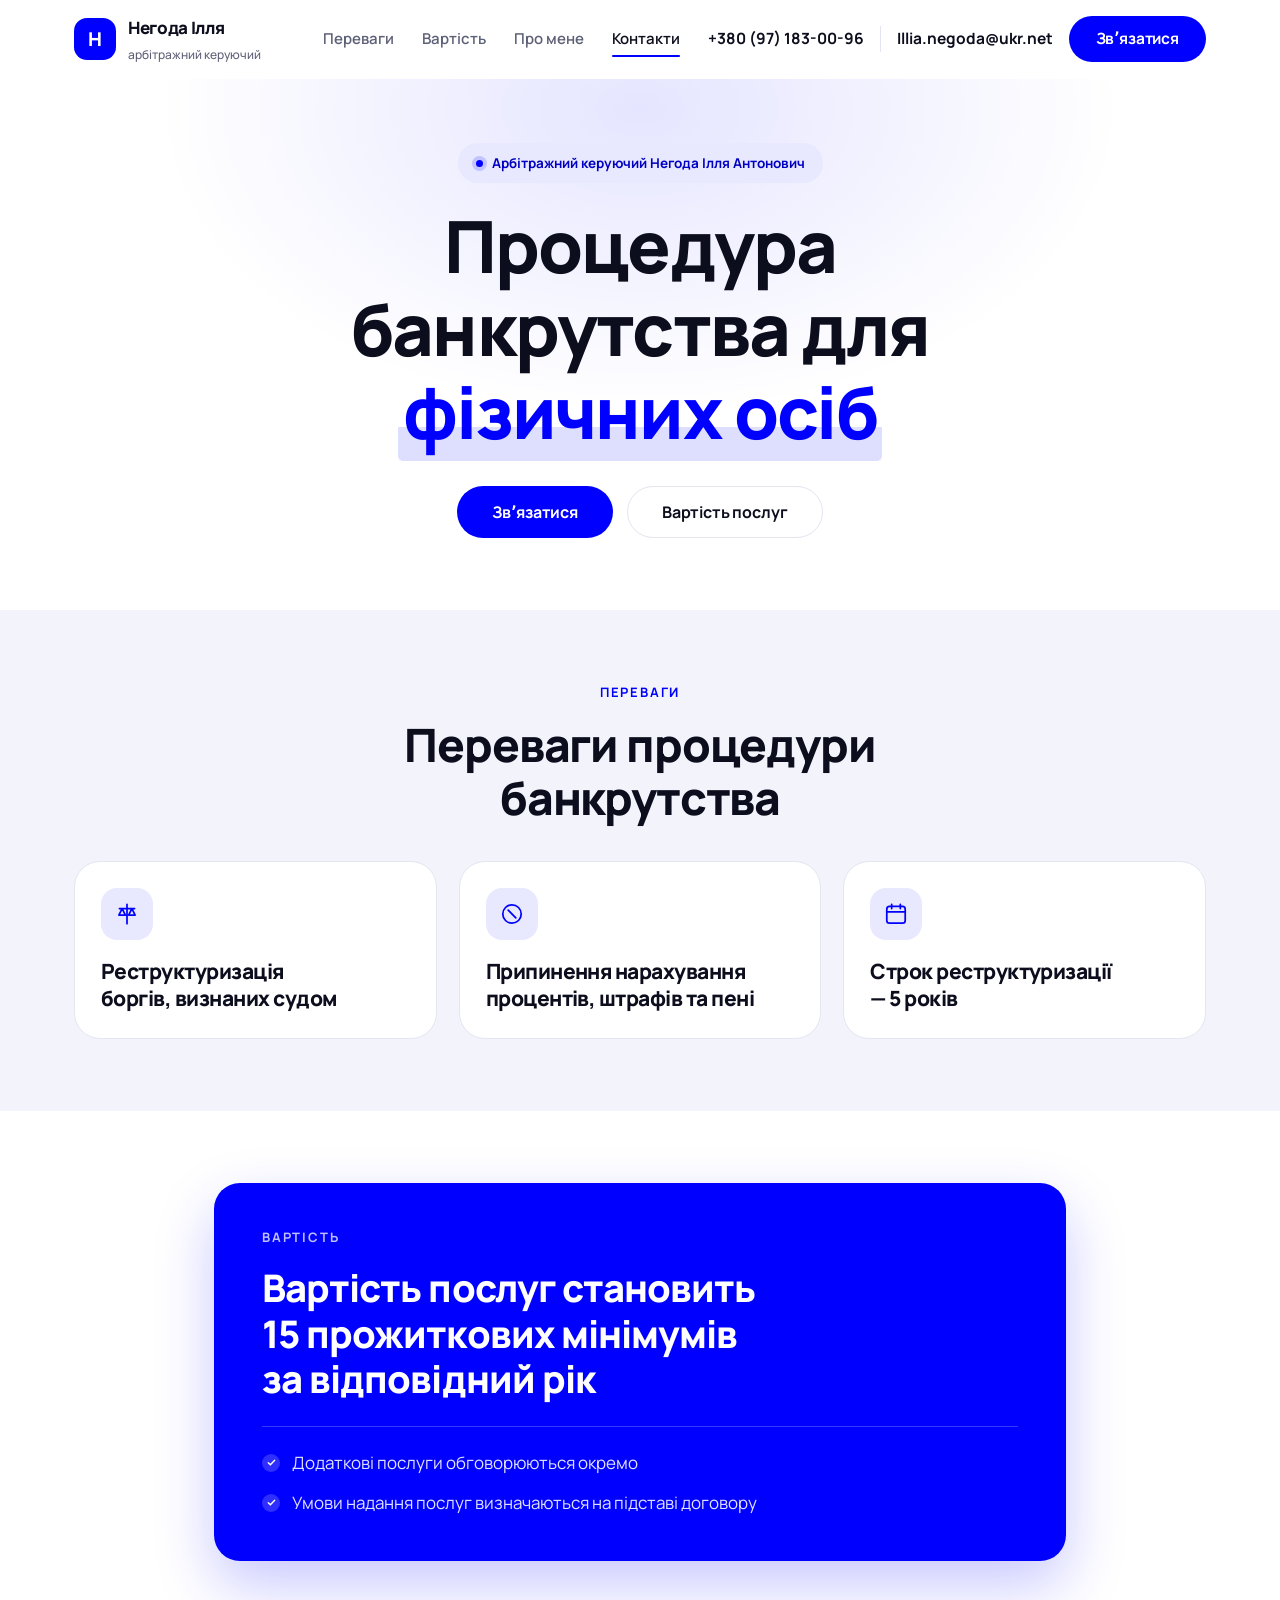
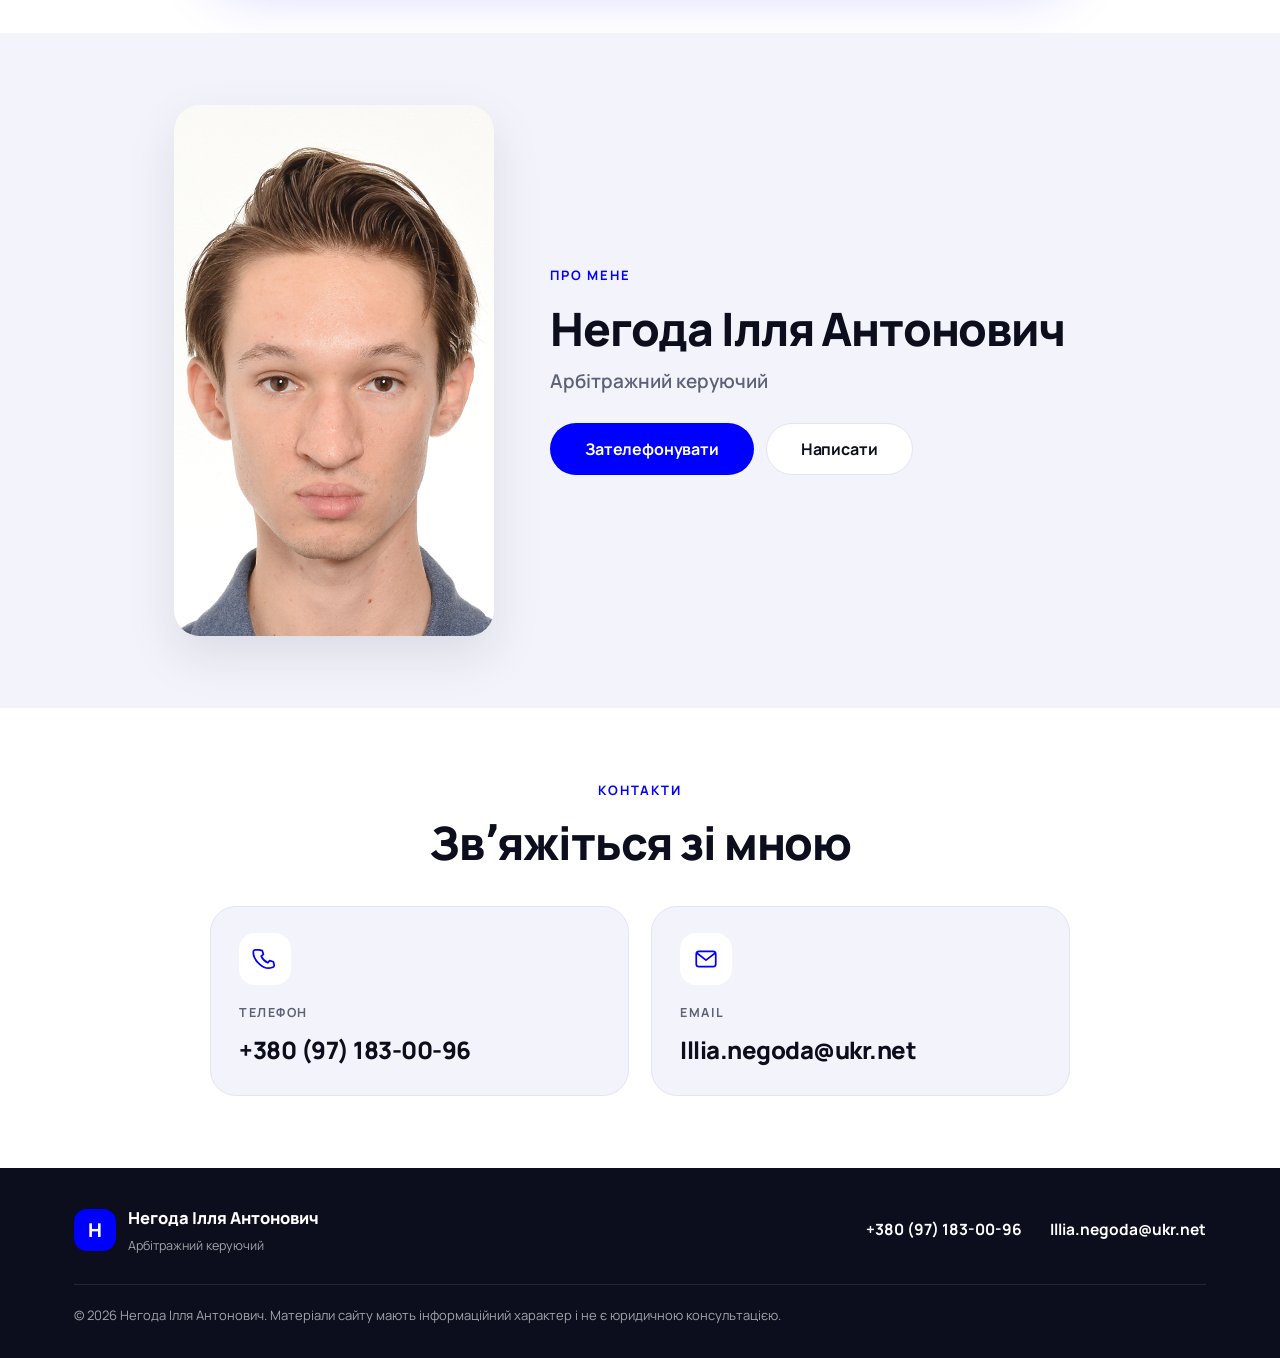
==== index.html @ 662d893a "Tighten spacing between and inside sections Co-Authored-By: Claude Opus 5.5 (1M context) <noreply@an" ====
<!DOCTYPE html>
<html lang="uk">
<head>
<meta charset="UTF-8">
<meta name="viewport" content="width=device-width, initial-scale=1.0">
<title>Негода Ілля Антонович — арбітражний керуючий | Банкрутство фізичних осіб</title>
<meta name="description" content="Процедура банкрутства для фізичних осіб. Реструктуризація боргів, визнаних судом, припинення нарахування процентів, штрафів та пені. Арбітражний керуючий Негода Ілля Антонович.">
<meta property="og:title" content="Негода Ілля Антонович — арбітражний керуючий">
<meta property="og:description" content="Процедура банкрутства для фізичних осіб.">
<meta property="og:type" content="website">
<meta property="og:locale" content="uk_UA">
<meta name="theme-color" content="#0000ff">
<link rel="icon" href="data:image/svg+xml,<svg xmlns='http://www.w3.org/2000/svg' viewBox='0 0 100 100'><rect width='100' height='100' rx='26' fill='%230000ff'/><text x='50' y='68' font-size='52' font-family='Segoe UI,Arial,sans-serif' font-weight='700' fill='%23fff' text-anchor='middle'>Н</text></svg>">
<link rel="preconnect" href="https://fonts.googleapis.com">
<link rel="preconnect" href="https://fonts.gstatic.com" crossorigin>
<link href="https://fonts.googleapis.com/css2?family=Manrope:wght@400;500;600;700;800&display=swap" rel="stylesheet">
<link rel="stylesheet" href="style.css?v=6">
</head>
<body>

<!-- ═══════════ NAV ═══════════ -->
<header class="nav" id="nav">
  <div class="wrap nav__in">
    <a href="#" class="brand">
      <span class="brand__mark">Н</span>
      <span class="brand__txt"><strong>Негода Ілля</strong><em>арбітражний керуючий</em></span>
    </a>

    <nav class="menu" id="menu">
      <a href="#benefits">Переваги</a>
      <a href="#price">Вартість</a>
      <a href="#about">Про мене</a>
      <a href="#contact">Контакти</a>
    </nav>

    <div class="nav__act">
      <a class="tel" href="tel:+380971830096">+380 (97) 183-00-96</a>
      <a class="tel tel--mail" href="mailto:Illia.negoda@ukr.net">Illia.negoda@ukr.net</a>
      <a class="btn btn--pri" href="#contact">Звʼязатися</a>
    </div>
    <button class="burger" id="burger" aria-label="Меню" aria-expanded="false"><span></span><span></span><span></span></button>
  </div>
</header>

<!-- ═══════════ HERO ═══════════ -->
<section class="hero">
  <div class="hero__glow" aria-hidden="true"></div>
  <div class="wrap hero__in">
    <p class="pill"><i class="dot"></i>Арбітражний керуючий Негода Ілля Антонович</p>
    <h1 >Процедура банкрутства для <span class="mark">фізичних осіб</span></h1>
    <div class="hero__cta">
      <a class="btn btn--pri btn--lg" href="#contact">Звʼязатися</a>
      <a class="btn btn--soft btn--lg" href="#price">Вартість послуг</a>
    </div>
  </div>
</section>

<!-- ═══════════ ПЕРЕВАГИ ═══════════ -->
<section class="section section--soft" id="benefits">
  <div class="wrap">
    <div class="shead shead--center">
      <p class="eyebrow">Переваги</p>
      <h2>Переваги процедури банкрутства</h2>
    </div>

    <div class="grid grid--3">
      <article class="scard">
        <span class="ic"><svg viewBox="0 0 24 24" fill="none" stroke="currentColor" stroke-width="1.6" stroke-linecap="round" stroke-linejoin="round"><path d="M12 3v18M5 7h14M7.5 7l-3 6h6zM16.5 7l-3 6h6z"/></svg></span>
        <h3>Реструктуризація боргів, визнаних судом</h3>
      </article>
      <article class="scard">
        <span class="ic"><svg viewBox="0 0 24 24" fill="none" stroke="currentColor" stroke-width="1.6" stroke-linecap="round" stroke-linejoin="round"><circle cx="12" cy="12" r="8.5"/><path d="M8.5 8.5l7 7"/></svg></span>
        <h3>Припинення нарахування процентів, штрафів та пені</h3>
      </article>
      <article class="scard">
        <span class="ic"><svg viewBox="0 0 24 24" fill="none" stroke="currentColor" stroke-width="1.6" stroke-linecap="round" stroke-linejoin="round"><rect x="3.5" y="5" width="17" height="15.5" rx="2.5"/><path d="M3.5 10h17M8 3v4M16 3v4"/></svg></span>
        <h3>Строк реструктуризації — 5 років</h3>
      </article>
    </div>
  </div>
</section>

<!-- ═══════════ ВАРТІСТЬ ═══════════ -->
<section class="section" id="price">
  <div class="wrap wrap--narrow">
    <div class="price">
      <p class="eyebrow eyebrow--light">Вартість</p>
      <h2>Вартість послуг становить 15 прожиткових мінімумів за відповідний рік</h2>
      <ul class="price__list">
        <li>Додаткові послуги обговорюються окремо</li>
        <li>Умови надання послуг визначаються на підставі договору</li>
      </ul>
    </div>
  </div>
</section>

<!-- ═══════════ ПРО МЕНЕ ═══════════ -->
<section class="section section--soft" id="about">
  <div class="wrap about">
    <img class="about__photo" src="assets/photo.jpg" width="413" height="531" alt="Негода Ілля Антонович, арбітражний керуючий">
    <div class="about__txt">
      <p class="eyebrow">Про мене</p>
      <h2>Негода Ілля Антонович</h2>
      <p class="about__role">Арбітражний керуючий</p>
      <div class="about__cta">
        <a class="btn btn--pri btn--lg" href="tel:+380971830096">Зателефонувати</a>
        <a class="btn btn--soft btn--lg" href="mailto:Illia.negoda@ukr.net">Написати</a>
      </div>
    </div>
  </div>
</section>

<!-- ═══════════ КОНТАКТИ ═══════════ -->
<section class="section" id="contact">
  <div class="wrap">
    <div class="shead shead--center">
      <p class="eyebrow">Контакти</p>
      <h2>Звʼяжіться зі мною</h2>
    </div>
    <div class="contacts">
      <a class="ccard" href="tel:+380971830096">
        <span class="ic"><svg viewBox="0 0 24 24" fill="none" stroke="currentColor" stroke-width="1.6" stroke-linecap="round" stroke-linejoin="round"><path d="M6.5 3.5l3 .8 1 3.4-2 1.6a12 12 0 006.2 6.2l1.6-2 3.4 1 .8 3a2 2 0 01-2 2.3C10.9 23 1 13.1 1.2 5.5a2 2 0 012.3-2z"/></svg></span>
        <span class="ccard__l">Телефон</span>
        <strong>+380 (97) 183-00-96</strong>
      </a>
      <a class="ccard" href="mailto:Illia.negoda@ukr.net">
        <span class="ic"><svg viewBox="0 0 24 24" fill="none" stroke="currentColor" stroke-width="1.6" stroke-linecap="round" stroke-linejoin="round"><rect x="3" y="5" width="18" height="14" rx="2.5"/><path d="M3.5 6.5l8.5 6.5 8.5-6.5"/></svg></span>
        <span class="ccard__l">Email</span>
        <strong>Illia.negoda@ukr.net</strong>
      </a>
    </div>
  </div>
</section>

<!-- ═══════════ ФУТЕР ═══════════ -->
<footer class="foot">
  <div class="wrap foot__in">
    <div class="foot__brand">
      <span class="brand__mark">Н</span>
      <div><strong>Негода Ілля Антонович</strong><em>Арбітражний керуючий</em></div>
    </div>
    <div class="foot__contact">
      <a href="tel:+380971830096">+380 (97) 183-00-96</a>
      <a href="mailto:Illia.negoda@ukr.net">Illia.negoda@ukr.net</a>
    </div>
    <p class="foot__copy">© <span id="year">2026</span> Негода Ілля Антонович. Матеріали сайту мають інформаційний характер і не є юридичною консультацією.</p>
  </div>
</footer>

<a class="fab" id="fab" href="tel:+380971830096" aria-label="Зателефонувати">
  <svg viewBox="0 0 24 24" fill="none" stroke="currentColor" stroke-width="1.8" stroke-linecap="round"><path d="M6.5 3.5l3 .8 1 3.4-2 1.6a12 12 0 006.2 6.2l1.6-2 3.4 1 .8 3a2 2 0 01-2 2.3C10.9 23 1 13.1 1.2 5.5a2 2 0 012.3-2z"/></svg>
</a>

<script src="script.js?v=4"></script>
</body>
</html>
---- style.css ----
/* ═══════════════════════════════════════════════
   Основний сайт · дизайн «Модерн», синій акцент
   ═══════════════════════════════════════════════ */

:root{
  --bg:#ffffff;
  --soft:#f3f4fb;
  --soft-2:#e7e9f6;
  --ink:#0c0e1d;
  --muted:#5d6177;
  --line:#e3e5f0;
  --acc:#0000ff;
  --acc-2:#0000c2;
  --acc-soft:#e8e8ff;
  --font:"Manrope",-apple-system,"Segoe UI",Roboto,sans-serif;
  --r:18px;
  --r-lg:26px;
  --sh:0 4px 20px rgba(12,14,29,.06);
  --sh-lg:0 20px 50px rgba(12,14,29,.10);
}

*,*::before,*::after{box-sizing:border-box}
html{scroll-behavior:smooth;-webkit-text-size-adjust:100%}
body{
  margin:0;background:var(--bg);color:var(--ink);
  font:400 17px/1.65 var(--font);
  overflow-x:hidden;
}
img{max-width:100%;display:block}
a{color:inherit;text-decoration:none}
h1,h2,h3,h4{margin:0;font-weight:800;line-height:1.15;letter-spacing:-.025em}
p{margin:0}
ul,ol{margin:0;padding:0;list-style:none}
svg{display:block}

.wrap{width:100%;max-width:1180px;margin:0 auto;padding:0 24px}
.wrap--narrow{max-width:900px}

.section{padding:72px 0}
.section--soft{background:var(--soft)}
.eyebrow{
  font-size:13px;font-weight:700;letter-spacing:.14em;text-transform:uppercase;
  color:var(--acc);margin-bottom:16px;
}
.eyebrow--light{color:rgba(255,255,255,.75)}
.shead{max-width:700px;margin-bottom:36px}
.shead--center{margin-left:auto;margin-right:auto;text-align:center}
.shead h2{font-size:clamp(30px,4.2vw,46px);text-wrap:balance}

/* ── кнопки ── */
.btn{
  display:inline-flex;align-items:center;justify-content:center;gap:9px;
  padding:14px 26px;border-radius:100px;border:1.5px solid transparent;cursor:pointer;
  font:700 15.5px/1 var(--font);letter-spacing:-.01em;transition:.22s cubic-bezier(.4,0,.2,1);
  white-space:nowrap;
}
.btn--pri{background:var(--acc);color:#fff}
.btn--pri:hover{background:var(--acc-2);transform:translateY(-2px);box-shadow:0 10px 24px rgba(0,0,255,.28)}
.btn--soft{background:#fff;color:var(--ink);border-color:var(--line)}
.btn--soft:hover{border-color:var(--acc);color:var(--acc);transform:translateY(-2px)}
.btn--lg{padding:17px 34px;font-size:16px}

/* ═══ НАВІГАЦІЯ ═══ */
.nav{
  position:sticky;top:0;z-index:60;background:rgba(255,255,255,.82);
  backdrop-filter:saturate(180%) blur(14px);-webkit-backdrop-filter:saturate(180%) blur(14px);
  border-bottom:1px solid transparent;transition:.25s;
}
.nav.is-stuck{border-bottom-color:var(--line);box-shadow:0 2px 16px rgba(12,14,29,.05)}
.nav__in{display:flex;align-items:center;gap:28px;height:78px}

.brand{display:flex;align-items:center;gap:12px;margin-right:auto;flex-shrink:0;white-space:nowrap}
.brand__mark{
  display:grid;place-items:center;width:42px;height:42px;flex:0 0 42px;border-radius:13px;
  background:var(--acc);color:#fff;font:800 19px/1 var(--font);
}
.brand__txt{display:flex;flex-direction:column}
.brand__txt strong{font-size:17px;font-weight:800;letter-spacing:-.02em}
.brand__txt em{font-style:normal;font-size:12px;font-weight:500;color:var(--muted);margin-top:3px}

.menu{display:flex;gap:28px}
.menu a{font-size:15px;font-weight:600;color:var(--muted);transition:.2s;position:relative;white-space:nowrap}
.menu a:hover,.menu a.is-active{color:var(--ink)}
.menu a.is-active::after{
  content:"";position:absolute;left:0;right:0;bottom:-6px;height:2px;border-radius:2px;background:var(--acc);
}
.nav__act{display:flex;align-items:center;gap:16px}
.tel{font-size:15.5px;font-weight:700;white-space:nowrap}
.tel:hover{color:var(--acc)}
.tel--mail{padding-left:16px;border-left:1px solid var(--line)}
@media (max-width:1200px){
  .menu{gap:22px}
  .nav__in{gap:22px}
}
@media (max-width:1100px){
  .nav__act .tel{display:none}
}

.burger{display:none;width:42px;height:42px;border:1px solid var(--line);border-radius:12px;background:#fff;cursor:pointer;position:relative;padding:0}
.burger span{position:absolute;left:11px;width:20px;height:2px;border-radius:2px;background:var(--ink);transition:.25s}
.burger span:nth-child(1){top:14px}.burger span:nth-child(2){top:20px}.burger span:nth-child(3){top:26px}
.burger[aria-expanded="true"] span:nth-child(1){top:20px;transform:rotate(45deg)}
.burger[aria-expanded="true"] span:nth-child(2){opacity:0}
.burger[aria-expanded="true"] span:nth-child(3){top:20px;transform:rotate(-45deg)}

/* ═══ HERO ═══ */
.hero{position:relative;padding:64px 0 72px;text-align:center;overflow:hidden}
.hero__glow{
  position:absolute;left:50%;top:-320px;transform:translateX(-50%);
  width:1100px;height:700px;pointer-events:none;
  background:radial-gradient(ellipse at center,rgba(0,0,255,.10),transparent 62%);
}
.hero__in{position:relative;z-index:1}
.pill{
  display:inline-flex;align-items:center;gap:9px;padding:9px 18px;border-radius:100px;
  background:var(--acc-soft);color:var(--acc-2);font-size:13.5px;font-weight:700;margin-bottom:22px;
}
.dot{flex:0 0 7px;width:7px;height:7px;border-radius:50%;background:var(--acc);box-shadow:0 0 0 4px rgba(0,0,255,.16)}
.hero h1{font-size:clamp(36px,6vw,72px);max-width:15ch;margin:0 auto;text-wrap:balance}
.mark{
  color:var(--acc);padding:0 .07em;border-radius:5px;
  background:linear-gradient(transparent 66%,rgba(0,0,255,.13) 66%);
}
.hero__cta{display:flex;gap:14px;justify-content:center;flex-wrap:wrap;margin-top:32px}

/* ═══ ПЕРЕВАГИ ═══ */
.grid{display:grid;gap:22px}
.grid--3{grid-template-columns:repeat(3,1fr)}
.scard{
  background:#fff;border:1px solid var(--line);border-radius:var(--r-lg);padding:26px 26px;
  transition:.28s cubic-bezier(.4,0,.2,1);
}
.scard:hover{transform:translateY(-5px);box-shadow:var(--sh-lg);border-color:transparent}
.ic{
  display:grid;place-items:center;width:52px;height:52px;flex:0 0 52px;border-radius:16px;
  background:var(--acc-soft);color:var(--acc);margin-bottom:18px;
}
.ic svg{width:26px;height:26px}
.scard h3{font-size:21px;line-height:1.3;text-wrap:balance}

/* ═══ ВАРТІСТЬ ═══ */
.price{
  background:var(--acc);color:#fff;border-radius:var(--r-lg);padding:44px 48px;
  box-shadow:0 24px 60px rgba(0,0,255,.22);
}
.price h2{font-size:clamp(26px,3.4vw,38px);line-height:1.2;text-wrap:balance}
.price__list{margin-top:24px;padding-top:22px;border-top:1px solid rgba(255,255,255,.22);display:flex;flex-direction:column;gap:12px}
.price__list li{position:relative;padding-left:30px;font-size:17px;color:rgba(255,255,255,.88)}
.price__list li::before{
  content:"";position:absolute;left:0;top:5px;width:18px;height:18px;border-radius:50%;
  background:rgba(255,255,255,.18) url("data:image/svg+xml,%3Csvg xmlns='http://www.w3.org/2000/svg' viewBox='0 0 24 24' fill='none' stroke='%23fff' stroke-width='3' stroke-linecap='round'%3E%3Cpath d='M5 12.5l4.5 4.5L19 7'/%3E%3C/svg%3E") center/11px no-repeat;
}

/* ═══ ПРО МЕНЕ ═══ */
.about{display:grid;grid-template-columns:minmax(0,320px) 1fr;gap:56px;align-items:center;max-width:980px}
.about__photo{
  width:100%;aspect-ratio:413/531;object-fit:cover;border-radius:var(--r-lg);
  box-shadow:var(--sh-lg);background:#fff;
}
.about__txt h2{font-size:clamp(30px,4vw,46px);margin-bottom:10px}
.about__role{font-size:19px;color:var(--muted);font-weight:600}
.about__cta{display:flex;flex-wrap:wrap;gap:12px;margin-top:26px}

/* ═══ КОНТАКТИ ═══ */
.contacts{display:grid;grid-template-columns:repeat(2,1fr);gap:22px;max-width:860px;margin:0 auto}
.ccard{
  display:flex;flex-direction:column;align-items:flex-start;background:var(--soft);border:1px solid var(--line);
  border-radius:var(--r-lg);padding:26px 28px;transition:.25s;
}
.ccard:hover{background:#fff;border-color:var(--acc);box-shadow:var(--sh-lg);transform:translateY(-4px)}
.ccard .ic{background:#fff}
.ccard__l{font-size:12.5px;font-weight:700;letter-spacing:.12em;text-transform:uppercase;color:var(--muted);margin-bottom:6px}
.ccard strong{font-size:clamp(19px,2.2vw,24px);font-weight:800;letter-spacing:-.02em;word-break:break-word}

/* ═══ ФУТЕР ═══ */
.foot{background:var(--ink);color:rgba(255,255,255,.62);padding:36px 0 32px}
.foot__in{display:grid;grid-template-columns:1fr auto;gap:28px 40px;align-items:center}
.foot__brand{display:flex;align-items:center;gap:12px}
.foot__brand strong{display:block;color:#fff;font-size:16.5px;font-weight:800}
.foot__brand em{display:block;margin-top:4px;font-style:normal;font-size:12.5px}
.foot__contact{display:flex;flex-wrap:wrap;gap:8px 28px}
.foot__contact a{color:#fff;font-size:15.5px;font-weight:700}
.foot__contact a:hover{color:#b3b3ff}
.foot__copy{grid-column:1/-1;padding-top:20px;border-top:1px solid rgba(255,255,255,.1);font-size:13px;line-height:1.6}

/* ═══ ПЛАВАЮЧА КНОПКА ═══ */
.fab{
  position:fixed;right:20px;bottom:20px;z-index:70;display:none;
  width:56px;height:56px;border-radius:50%;background:var(--acc);color:#fff;
  place-items:center;box-shadow:0 10px 28px rgba(0,0,255,.38);
  transition:opacity .25s,transform .25s;
}
.fab.is-hidden{opacity:0;transform:scale(.8);pointer-events:none}
.fab svg{width:24px;height:24px}

@media (prefers-reduced-motion:reduce){
  html{scroll-behavior:auto}
}

/* ═══════════ АДАПТИВ ═══════════ */
@media (max-width:1024px){
  .grid--3{grid-template-columns:1fr;max-width:620px;margin:0 auto}
  .about{grid-template-columns:1fr;gap:28px;text-align:center}
  .about__photo{max-width:320px;margin:0 auto}
  .about__cta{justify-content:center}
}
@media (max-width:820px){
  .nav__act{display:none}
  .burger{display:block}
  .menu{
    display:flex;position:fixed;inset:78px 0 auto;background:#fff;flex-direction:column;gap:0;
    padding:8px 24px 22px;border-bottom:1px solid var(--line);box-shadow:var(--sh-lg);
    transform:translateY(-130%);transition:transform .32s cubic-bezier(.4,0,.2,1);
  }
  .menu.is-open{transform:none}
  .menu a{padding:15px 0;border-bottom:1px solid var(--line);font-size:16px;color:var(--ink)}
  .menu a.is-active::after{display:none}
  .fab{display:grid}
}
@media (max-width:640px){
  body{font-size:16px}
  .section{padding:48px 0}
  .wrap{padding:0 18px}
  .shead{margin-bottom:24px}
  .hero{padding:40px 0 48px}
  .pill{font-size:12.5px;padding:8px 15px;margin-bottom:22px}
  .hero__cta{flex-direction:column;align-items:stretch;max-width:400px;margin:26px auto 0}

  .scard{display:flex;align-items:center;gap:16px;padding:22px 20px}
  .scard .ic{width:46px;height:46px;flex-basis:46px;border-radius:14px;margin:0}
  .scard .ic svg{width:23px;height:23px}
  .scard h3{font-size:17.5px}

  .price{padding:30px 22px;border-radius:22px}
  .price__list li{font-size:16px}

  .about__photo{max-width:200px}
  .about__role{font-size:17px}
  .about__cta{flex-direction:column;align-items:stretch;margin-top:20px}

  .contacts{grid-template-columns:1fr;gap:14px}
  .ccard{padding:20px 20px}

  .foot{padding:32px 0 88px}
  .foot__in{grid-template-columns:1fr}
}
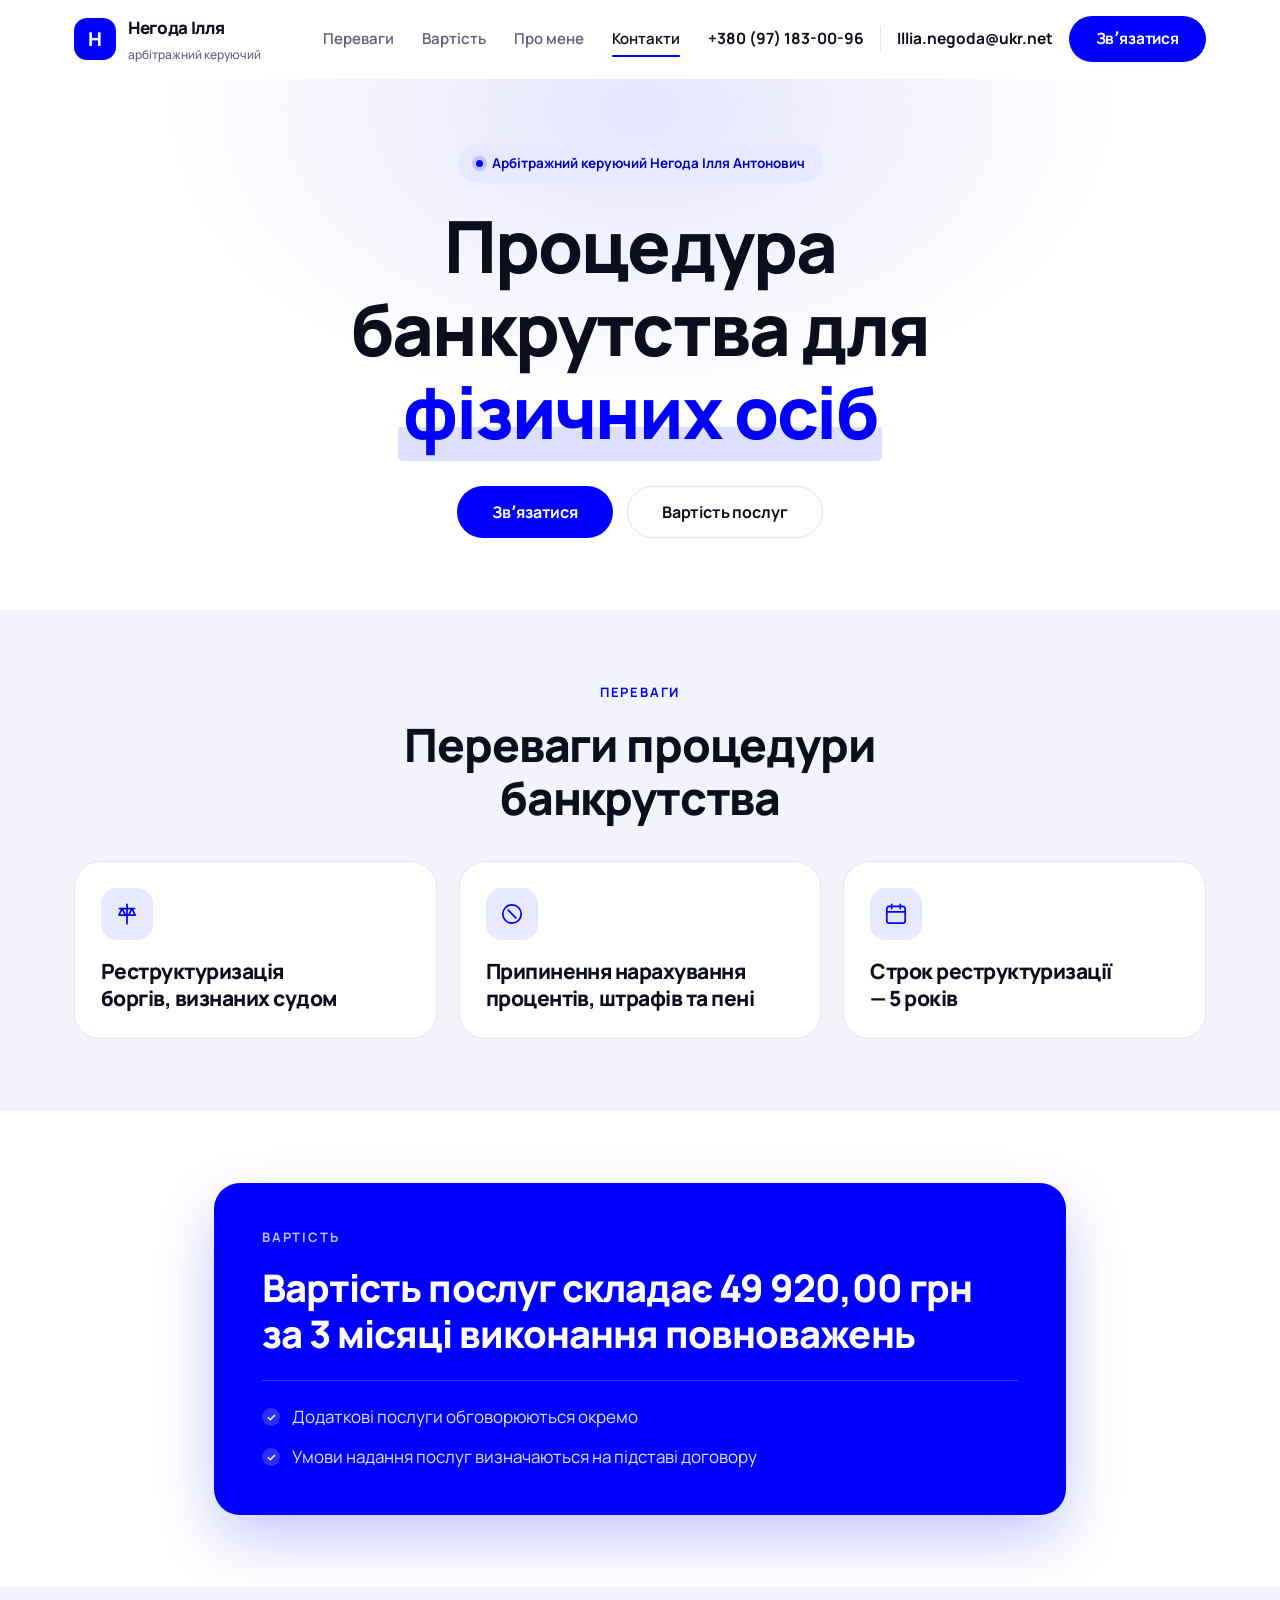
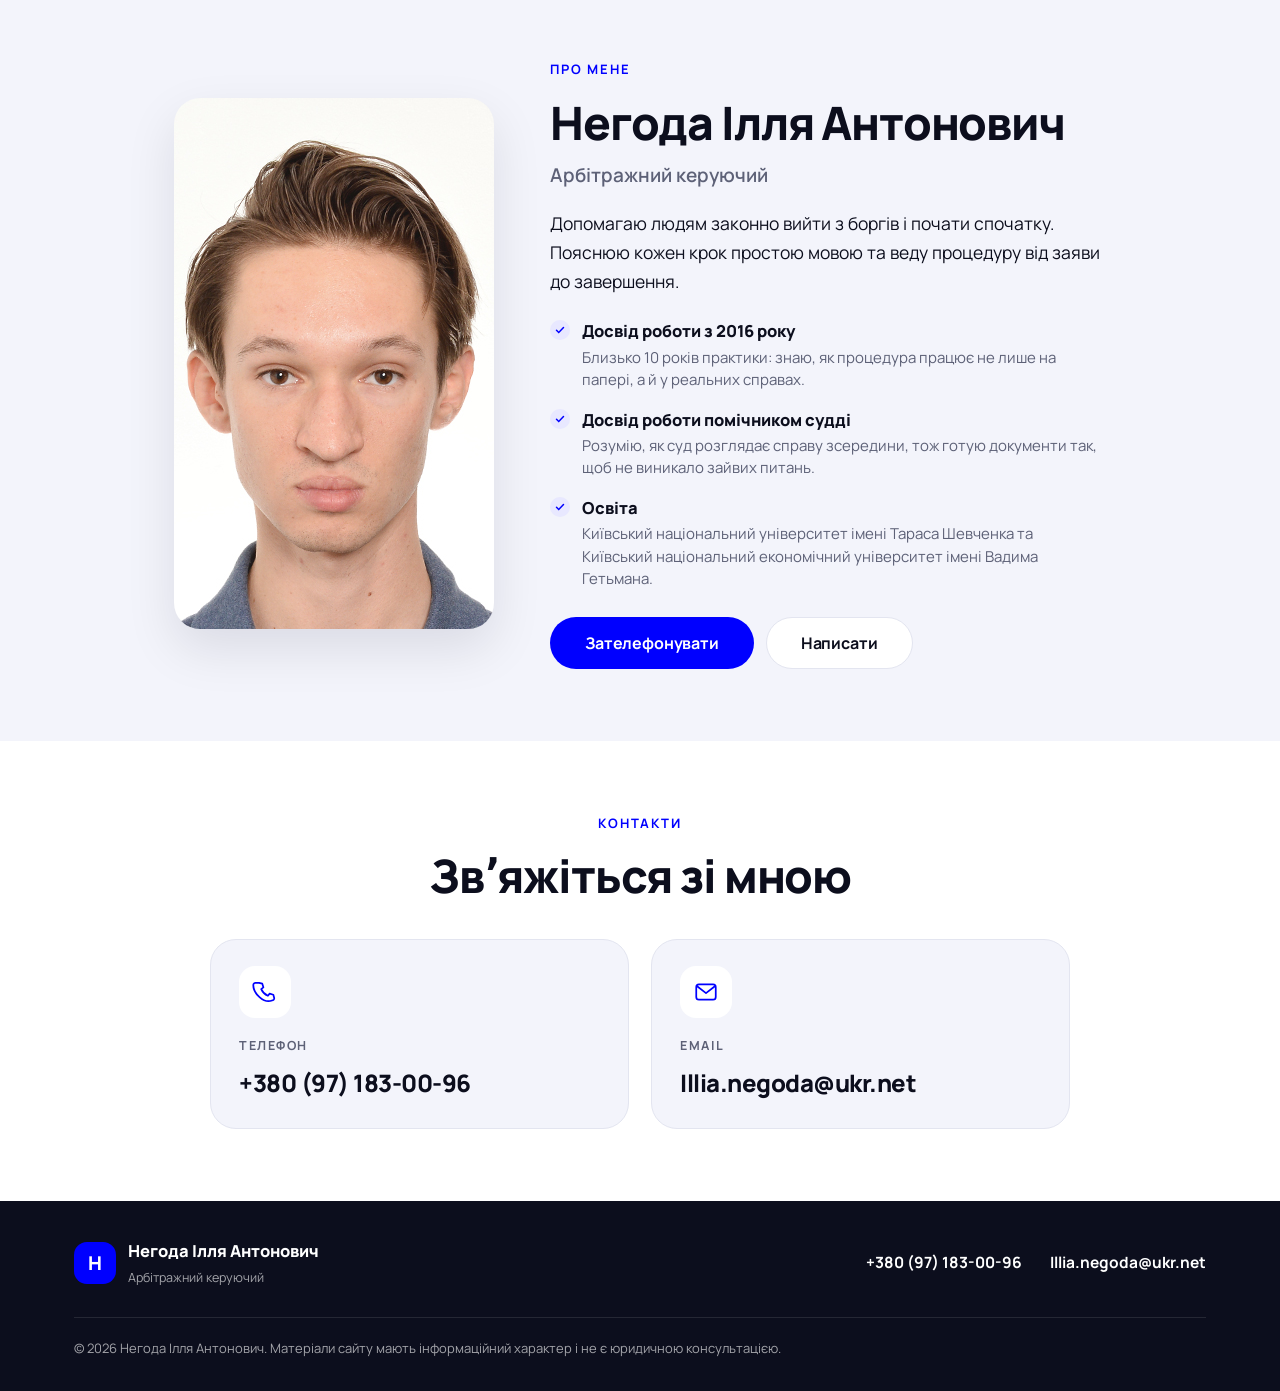
==== commit 6085f2fd: "Update price and add experience and education to the about section Co-Authored-By: Claude Opus 5.5 (" ====
--- a/index.html
+++ b/index.html
@@ -14,7 +14,7 @@
 <link rel="preconnect" href="https://fonts.googleapis.com">
 <link rel="preconnect" href="https://fonts.gstatic.com" crossorigin>
 <link href="https://fonts.googleapis.com/css2?family=Manrope:wght@400;500;600;700;800&display=swap" rel="stylesheet">
-<link rel="stylesheet" href="style.css?v=6">
+<link rel="stylesheet" href="style.css?v=7">
 </head>
 <body>
 
@@ -85,7 +85,7 @@
   <div class="wrap wrap--narrow">
     <div class="price">
       <p class="eyebrow eyebrow--light">Вартість</p>
-      <h2>Вартість послуг становить 15 прожиткових мінімумів за відповідний рік</h2>
+      <h2>Вартість послуг складає 49&nbsp;920,00&nbsp;грн за 3&nbsp;місяці виконання повноважень</h2>
       <ul class="price__list">
         <li>Додаткові послуги обговорюються окремо</li>
         <li>Умови надання послуг визначаються на підставі договору</li>
@@ -102,6 +102,12 @@
       <p class="eyebrow">Про мене</p>
       <h2>Негода Ілля Антонович</h2>
       <p class="about__role">Арбітражний керуючий</p>
+      <p class="about__lead">Допомагаю людям законно вийти з боргів і почати спочатку. Пояснюю кожен крок простою мовою та веду процедуру від заяви до завершення.</p>
+      <ul class="facts">
+        <li><strong>Досвід роботи з 2016 року</strong><span>Близько 10 років практики: знаю, як процедура працює не лише на папері, а й у реальних справах.</span></li>
+        <li><strong>Досвід роботи помічником судді</strong><span>Розумію, як суд розглядає справу зсередини, тож готую документи так, щоб не виникало зайвих питань.</span></li>
+        <li><strong>Освіта</strong><span>Київський національний університет імені Тараса Шевченка та Київський національний економічний університет імені Вадима Гетьмана.</span></li>
+      </ul>
       <div class="about__cta">
         <a class="btn btn--pri btn--lg" href="tel:+380971830096">Зателефонувати</a>
         <a class="btn btn--soft btn--lg" href="mailto:Illia.negoda@ukr.net">Написати</a>
--- a/style.css
+++ b/style.css
@@ -159,6 +159,15 @@
 }
 .about__txt h2{font-size:clamp(30px,4vw,46px);margin-bottom:10px}
 .about__role{font-size:19px;color:var(--muted);font-weight:600}
+.about__lead{margin-top:18px;color:var(--ink);font-size:17.5px;max-width:56ch}
+.facts{margin-top:22px;display:flex;flex-direction:column;gap:14px}
+.facts li{position:relative;padding-left:32px}
+.facts li::before{
+  content:"";position:absolute;left:0;top:3px;width:20px;height:20px;border-radius:50%;
+  background:var(--acc-soft) url("data:image/svg+xml,%3Csvg xmlns='http://www.w3.org/2000/svg' viewBox='0 0 24 24' fill='none' stroke='%230000ff' stroke-width='3' stroke-linecap='round'%3E%3Cpath d='M5 12.5l4.5 4.5L19 7'/%3E%3C/svg%3E") center/12px no-repeat;
+}
+.facts strong{display:block;font-size:16.5px;font-weight:800}
+.facts span{display:block;margin-top:2px;font-size:15px;color:var(--muted);line-height:1.5}
 .about__cta{display:flex;flex-wrap:wrap;gap:12px;margin-top:26px}
 
 /* ═══ КОНТАКТИ ═══ */
@@ -201,6 +210,8 @@
 @media (max-width:1024px){
   .grid--3{grid-template-columns:1fr;max-width:620px;margin:0 auto}
   .about{grid-template-columns:1fr;gap:28px;text-align:center}
+  .about__lead{margin-left:auto;margin-right:auto}
+  .facts{text-align:left;max-width:560px;margin-left:auto;margin-right:auto}
   .about__photo{max-width:320px;margin:0 auto}
   .about__cta{justify-content:center}
 }
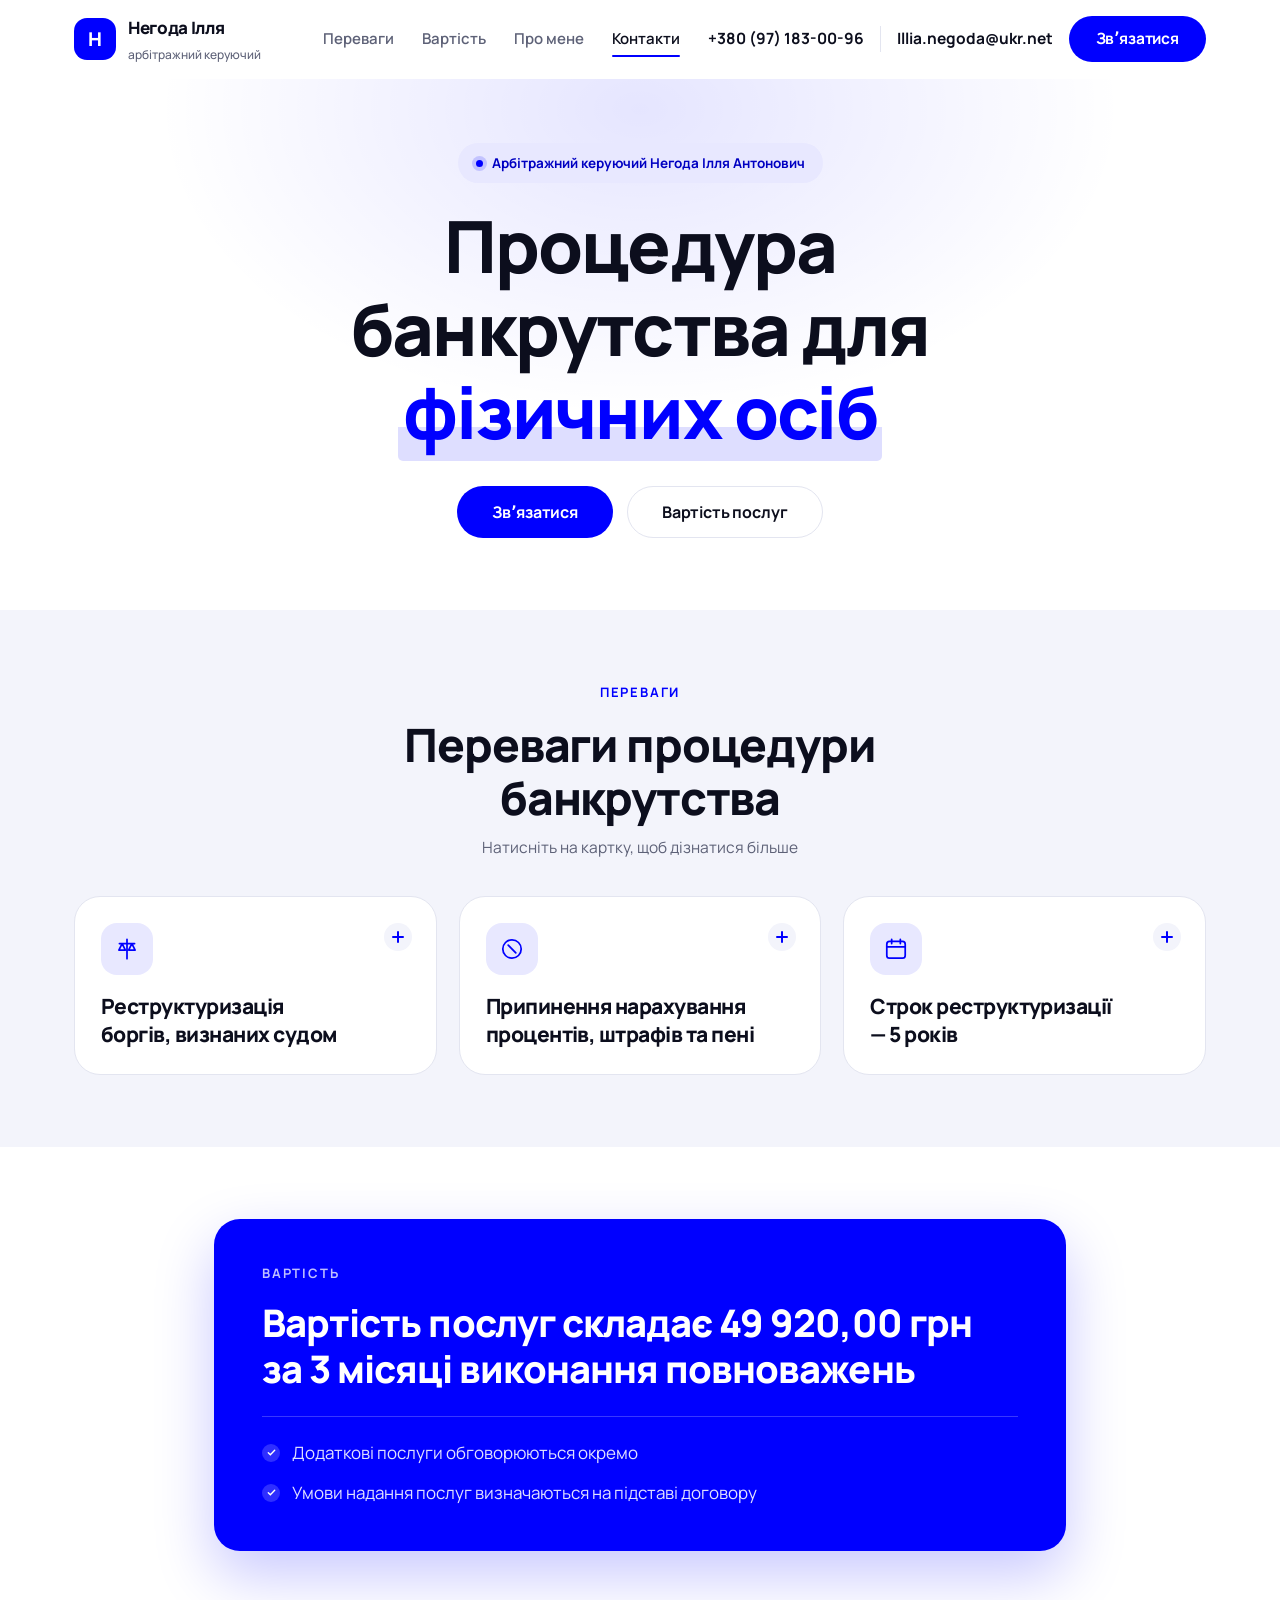
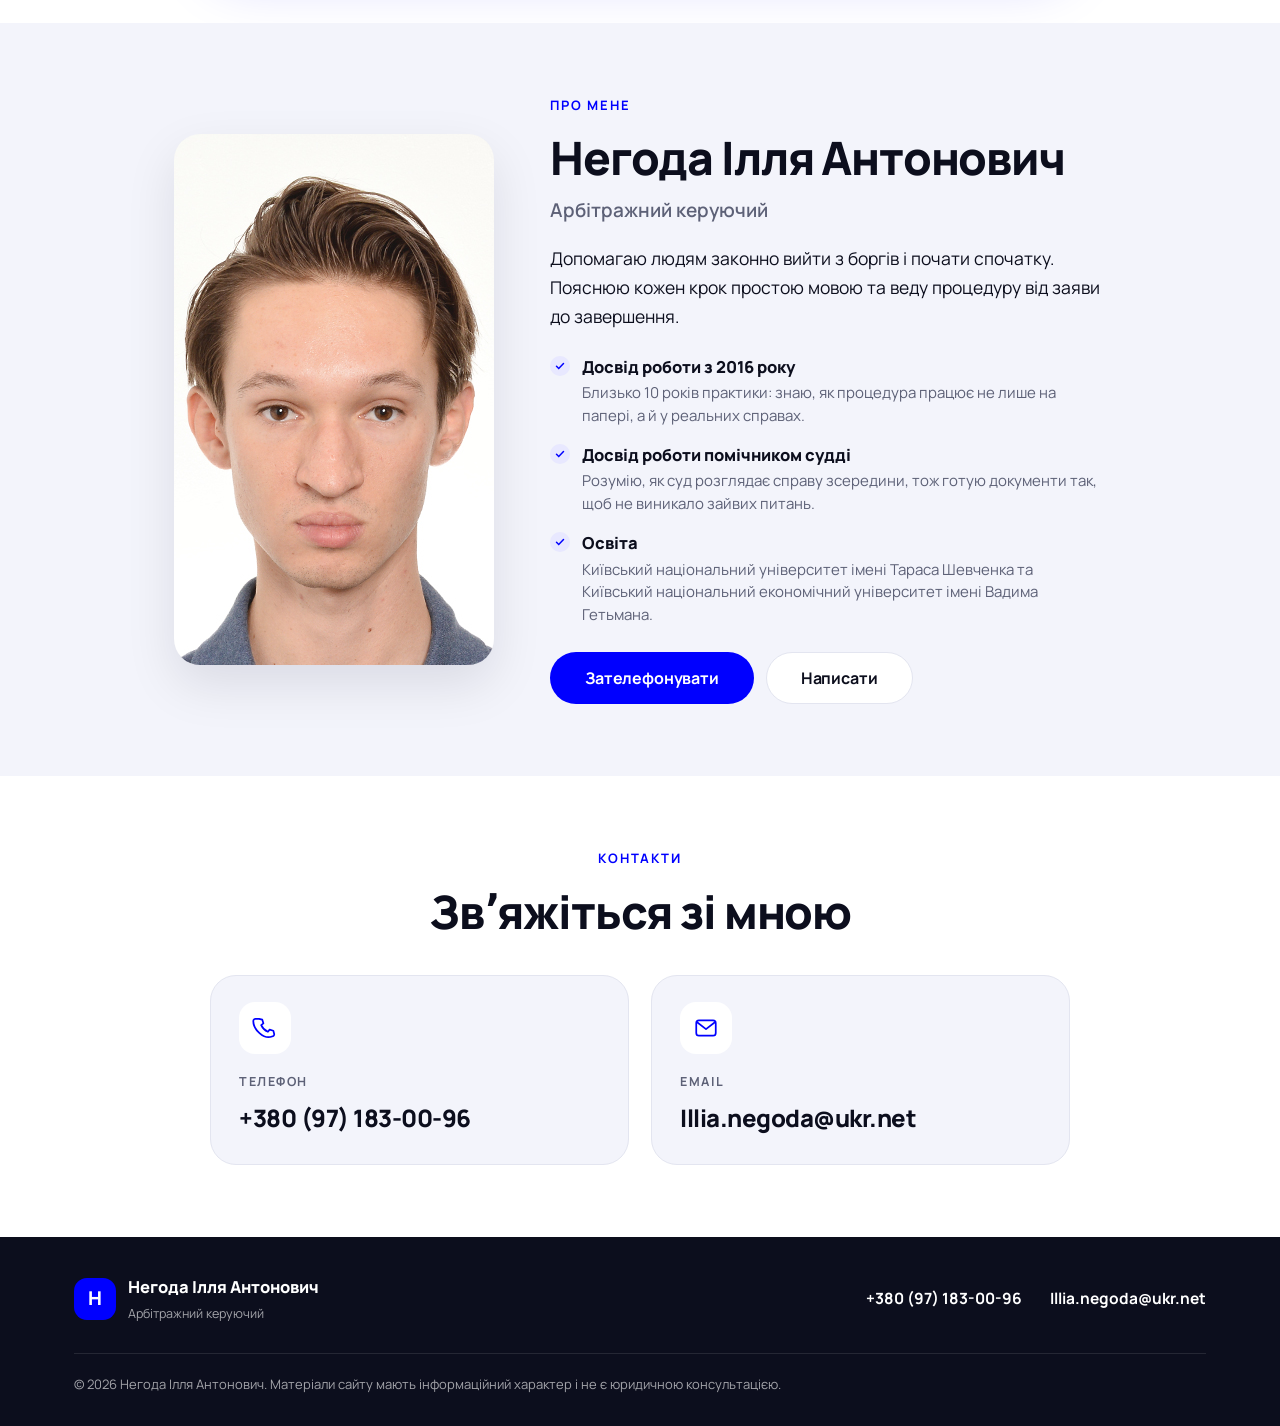
==== commit f218f30e: "Make benefit cards expandable with short client-facing explanations Co-Authored-By: Claude Opus 5.5 " ====
--- a/index.html
+++ b/index.html
@@ -14,7 +14,7 @@
 <link rel="preconnect" href="https://fonts.googleapis.com">
 <link rel="preconnect" href="https://fonts.gstatic.com" crossorigin>
 <link href="https://fonts.googleapis.com/css2?family=Manrope:wght@400;500;600;700;800&display=swap" rel="stylesheet">
-<link rel="stylesheet" href="style.css?v=7">
+<link rel="stylesheet" href="style.css?v=8">
 </head>
 <body>
 
@@ -61,21 +61,43 @@
     <div class="shead shead--center">
       <p class="eyebrow">Переваги</p>
       <h2>Переваги процедури банкрутства</h2>
+      <p class="shead__sub">Натисніть на картку, щоб дізнатися більше</p>
     </div>
 
-    <div class="grid grid--3">
-      <article class="scard">
-        <span class="ic"><svg viewBox="0 0 24 24" fill="none" stroke="currentColor" stroke-width="1.6" stroke-linecap="round" stroke-linejoin="round"><path d="M12 3v18M5 7h14M7.5 7l-3 6h6zM16.5 7l-3 6h6z"/></svg></span>
-        <h3>Реструктуризація боргів, визнаних судом</h3>
-      </article>
-      <article class="scard">
-        <span class="ic"><svg viewBox="0 0 24 24" fill="none" stroke="currentColor" stroke-width="1.6" stroke-linecap="round" stroke-linejoin="round"><circle cx="12" cy="12" r="8.5"/><path d="M8.5 8.5l7 7"/></svg></span>
-        <h3>Припинення нарахування процентів, штрафів та пені</h3>
-      </article>
-      <article class="scard">
-        <span class="ic"><svg viewBox="0 0 24 24" fill="none" stroke="currentColor" stroke-width="1.6" stroke-linecap="round" stroke-linejoin="round"><rect x="3.5" y="5" width="17" height="15.5" rx="2.5"/><path d="M3.5 10h17M8 3v4M16 3v4"/></svg></span>
-        <h3>Строк реструктуризації — 5 років</h3>
-      </article>
+    <div class="grid grid--3 benefits">
+      <details class="scard">
+        <summary>
+          <span class="ic"><svg viewBox="0 0 24 24" fill="none" stroke="currentColor" stroke-width="1.6" stroke-linecap="round" stroke-linejoin="round"><path d="M12 3v18M5 7h14M7.5 7l-3 6h6zM16.5 7l-3 6h6z"/></svg></span>
+          <h3>Реструктуризація боргів, визнаних судом</h3>
+          <span class="scard__x" aria-hidden="true"></span>
+        </summary>
+        <div class="scard__b">
+          <p>Замість тиску з усіх боків — один зрозумілий план погашення, затверджений судом. Ви платите посильні суми за графіком, а не все й одразу.</p>
+          <a class="scard__go" href="#contact">Дізнатися, чи підходить мені →</a>
+        </div>
+      </details>
+      <details class="scard">
+        <summary>
+          <span class="ic"><svg viewBox="0 0 24 24" fill="none" stroke="currentColor" stroke-width="1.6" stroke-linecap="round" stroke-linejoin="round"><circle cx="12" cy="12" r="8.5"/><path d="M8.5 8.5l7 7"/></svg></span>
+          <h3>Припинення нарахування процентів, штрафів та пені</h3>
+          <span class="scard__x" aria-hidden="true"></span>
+        </summary>
+        <div class="scard__b">
+          <p>Борг перестає рости. Сума фіксується — і ви нарешті бачите кінцеву цифру, а не нескінченні нарахування.</p>
+          <a class="scard__go" href="#contact">Дізнатися, чи підходить мені →</a>
+        </div>
+      </details>
+      <details class="scard">
+        <summary>
+          <span class="ic"><svg viewBox="0 0 24 24" fill="none" stroke="currentColor" stroke-width="1.6" stroke-linecap="round" stroke-linejoin="round"><rect x="3.5" y="5" width="17" height="15.5" rx="2.5"/><path d="M3.5 10h17M8 3v4M16 3v4"/></svg></span>
+          <h3>Строк реструктуризації — 5 років</h3>
+          <span class="scard__x" aria-hidden="true"></span>
+        </summary>
+        <div class="scard__b">
+          <p>До пʼяти років на розрахунок із кредиторами. Достатньо часу, щоб платити по силах і зберегти звичний ритм життя.</p>
+          <a class="scard__go" href="#contact">Дізнатися, чи підходить мені →</a>
+        </div>
+      </details>
     </div>
   </div>
 </section>
--- a/style.css
+++ b/style.css
@@ -126,17 +126,33 @@
 /* ═══ ПЕРЕВАГИ ═══ */
 .grid{display:grid;gap:22px}
 .grid--3{grid-template-columns:repeat(3,1fr)}
+.benefits{align-items:start}
 .scard{
-  background:#fff;border:1px solid var(--line);border-radius:var(--r-lg);padding:26px 26px;
-  transition:.28s cubic-bezier(.4,0,.2,1);
-}
-.scard:hover{transform:translateY(-5px);box-shadow:var(--sh-lg);border-color:transparent}
+  background:#fff;border:1px solid var(--line);border-radius:var(--r-lg);
+  transition:border-color .2s,box-shadow .2s;
+}
+.scard:hover,.scard[open]{border-color:var(--acc);box-shadow:var(--sh-lg)}
+.scard summary{list-style:none;cursor:pointer;position:relative;padding:26px 26px}
+.scard summary::-webkit-details-marker{display:none}
+.scard summary:focus-visible{outline:2px solid var(--acc);outline-offset:3px;border-radius:var(--r-lg)}
 .ic{
   display:grid;place-items:center;width:52px;height:52px;flex:0 0 52px;border-radius:16px;
   background:var(--acc-soft);color:var(--acc);margin-bottom:18px;
 }
 .ic svg{width:26px;height:26px}
-.scard h3{font-size:21px;line-height:1.3;text-wrap:balance}
+.scard h3{font-size:21px;line-height:1.3;text-wrap:balance;padding-right:30px}
+.scard__x{position:absolute;right:24px;top:26px;width:28px;height:28px;border-radius:50%;background:var(--soft)}
+.scard__x::before,.scard__x::after{
+  content:"";position:absolute;left:50%;top:50%;width:12px;height:2px;border-radius:2px;
+  background:var(--acc);transform:translate(-50%,-50%);
+}
+.scard__x::after{transform:translate(-50%,-50%) rotate(90deg)}
+.scard[open] .scard__x::after{display:none}
+.scard__b{padding:0 26px 26px}
+.scard__b p{color:var(--muted);font-size:15.5px;line-height:1.6}
+.scard__go{display:inline-block;margin-top:14px;color:var(--acc);font-weight:700;font-size:15px}
+.scard__go:hover{color:var(--acc-2)}
+.shead__sub{margin-top:10px;color:var(--muted);font-size:15.5px}
 
 /* ═══ ВАРТІСТЬ ═══ */
 .price{
@@ -237,10 +253,12 @@
   .pill{font-size:12.5px;padding:8px 15px;margin-bottom:22px}
   .hero__cta{flex-direction:column;align-items:stretch;max-width:400px;margin:26px auto 0}
 
-  .scard{display:flex;align-items:center;gap:16px;padding:22px 20px}
+  .scard summary{display:flex;align-items:center;gap:16px;padding:20px 20px}
   .scard .ic{width:46px;height:46px;flex-basis:46px;border-radius:14px;margin:0}
   .scard .ic svg{width:23px;height:23px}
-  .scard h3{font-size:17.5px}
+  .scard h3{font-size:17px;padding-right:0;flex:1}
+  .scard__x{position:relative;right:auto;top:auto;flex:0 0 28px}
+  .scard__b{padding:0 20px 20px 82px}
 
   .price{padding:30px 22px;border-radius:22px}
   .price__list li{font-size:16px}
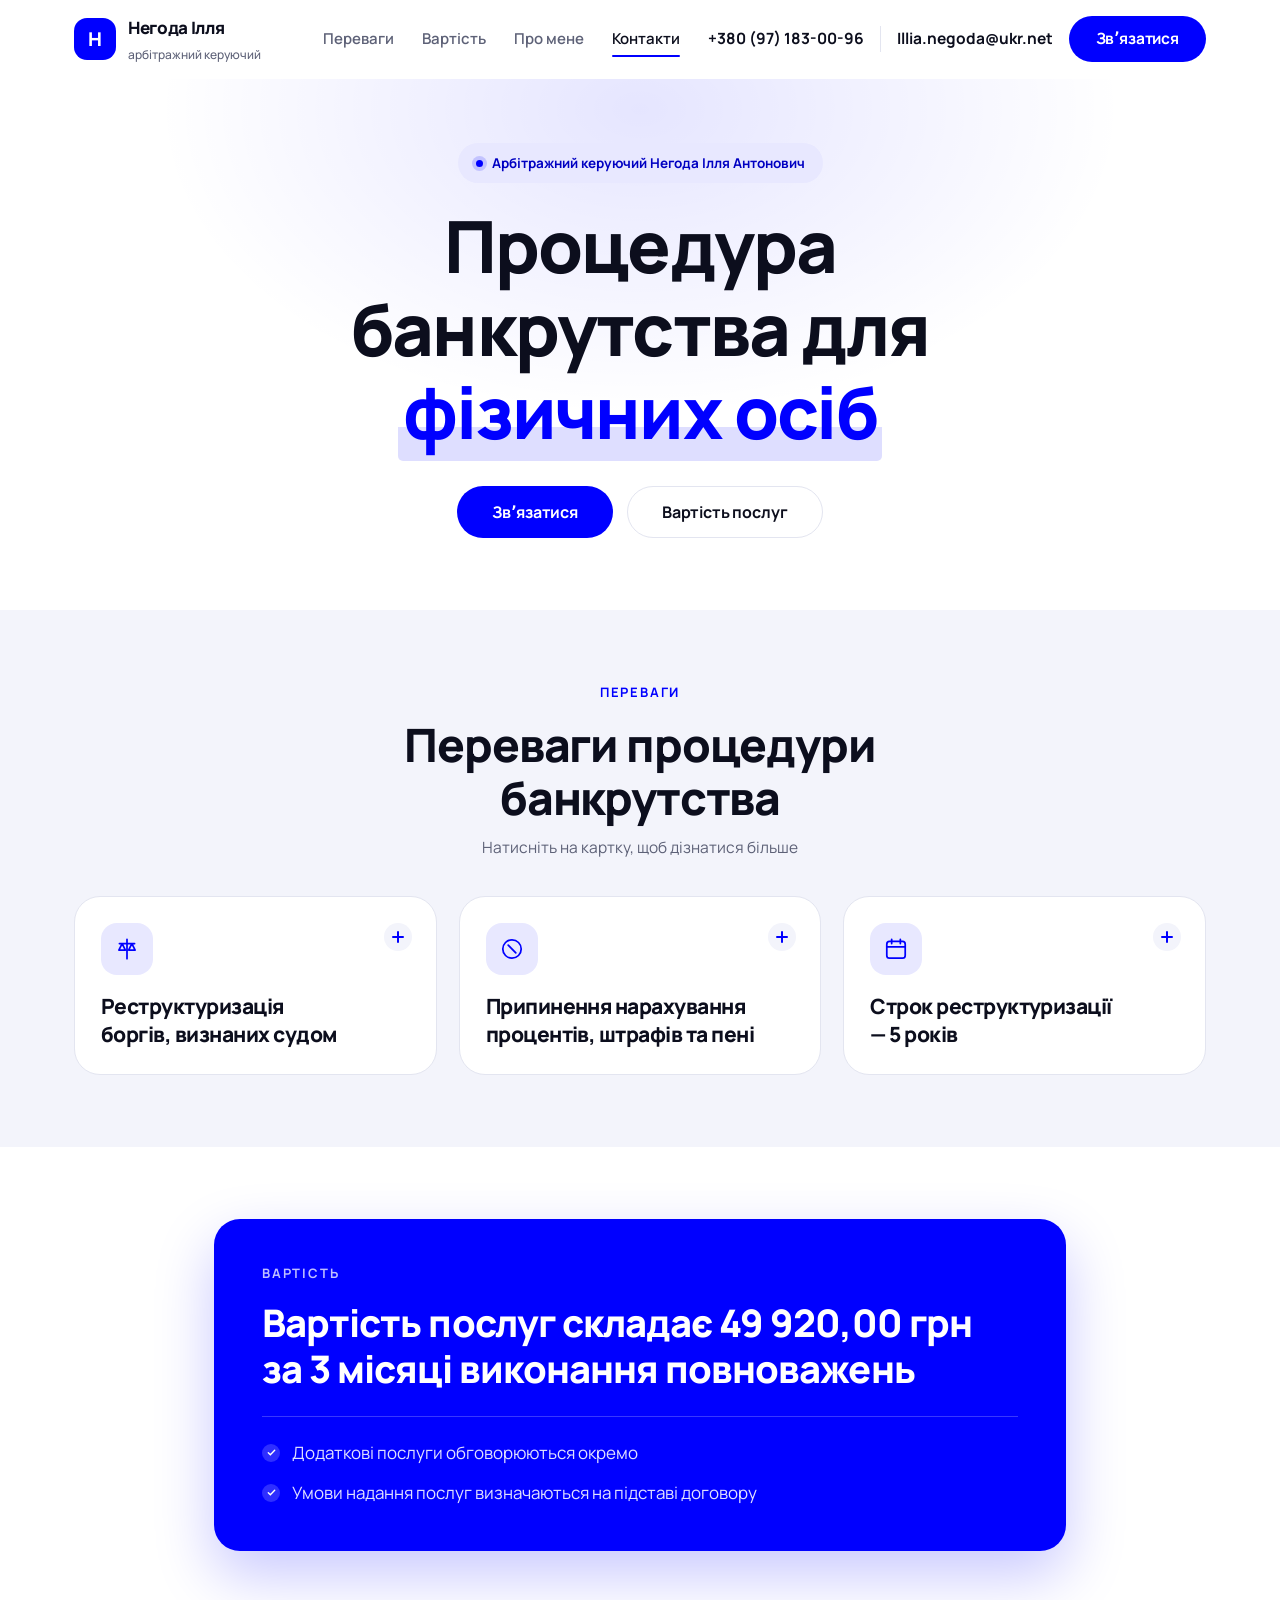
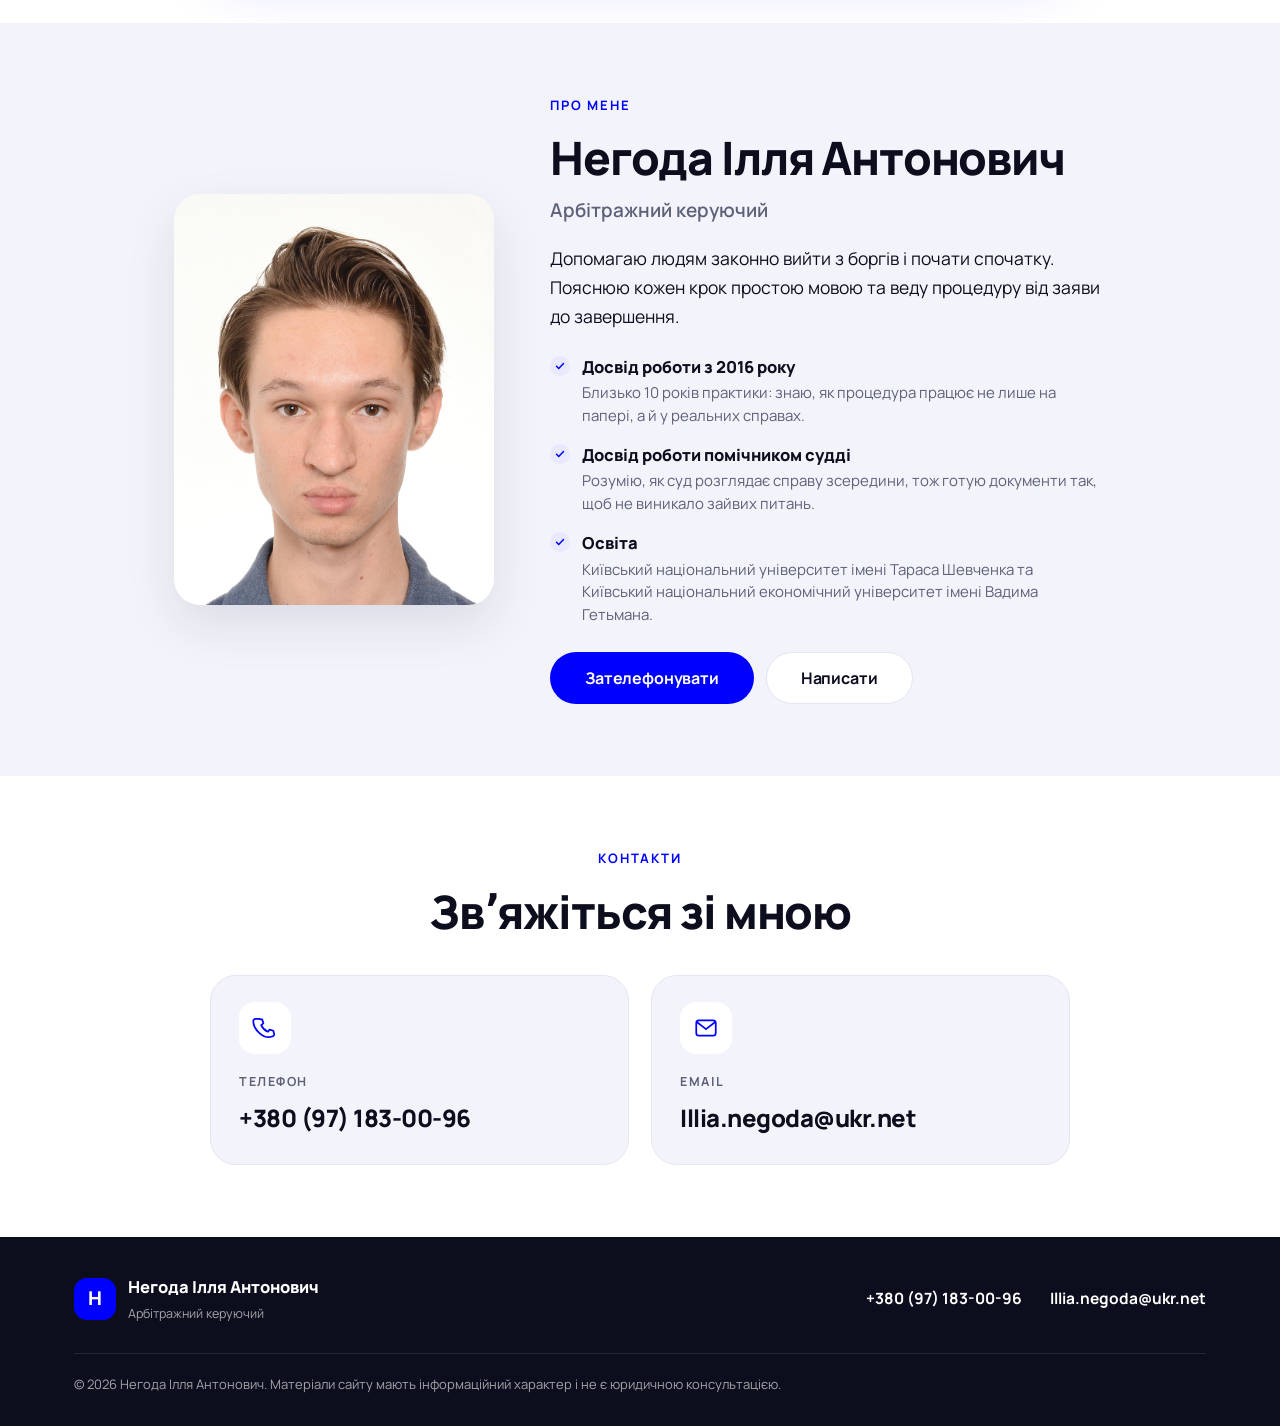
==== commit a2975409: "Fix stretched portrait on phones (height:auto on the photo) Co-Authored-By: Claude Opus 5.5 (1M cont" ====
--- a/index.html
+++ b/index.html
@@ -9,12 +9,16 @@
 <meta property="og:description" content="Процедура банкрутства для фізичних осіб.">
 <meta property="og:type" content="website">
 <meta property="og:locale" content="uk_UA">
+<link rel="canonical" href="https://bancruptcyinsolvency.com/">
+<meta property="og:url" content="https://bancruptcyinsolvency.com/">
+<meta property="og:image" content="https://bancruptcyinsolvency.com/assets/photo.jpg">
+<meta property="og:image:alt" content="Негода Ілля Антонович, арбітражний керуючий">
 <meta name="theme-color" content="#0000ff">
 <link rel="icon" href="data:image/svg+xml,<svg xmlns='http://www.w3.org/2000/svg' viewBox='0 0 100 100'><rect width='100' height='100' rx='26' fill='%230000ff'/><text x='50' y='68' font-size='52' font-family='Segoe UI,Arial,sans-serif' font-weight='700' fill='%23fff' text-anchor='middle'>Н</text></svg>">
 <link rel="preconnect" href="https://fonts.googleapis.com">
 <link rel="preconnect" href="https://fonts.gstatic.com" crossorigin>
 <link href="https://fonts.googleapis.com/css2?family=Manrope:wght@400;500;600;700;800&display=swap" rel="stylesheet">
-<link rel="stylesheet" href="style.css?v=8">
+<link rel="stylesheet" href="style.css?v=9">
 </head>
 <body>
 
--- a/style.css
+++ b/style.css
@@ -170,7 +170,7 @@
 /* ═══ ПРО МЕНЕ ═══ */
 .about{display:grid;grid-template-columns:minmax(0,320px) 1fr;gap:56px;align-items:center;max-width:980px}
 .about__photo{
-  width:100%;aspect-ratio:413/531;object-fit:cover;border-radius:var(--r-lg);
+  width:100%;height:auto;aspect-ratio:413/531;object-fit:cover;border-radius:var(--r-lg);
   box-shadow:var(--sh-lg);background:#fff;
 }
 .about__txt h2{font-size:clamp(30px,4vw,46px);margin-bottom:10px}
